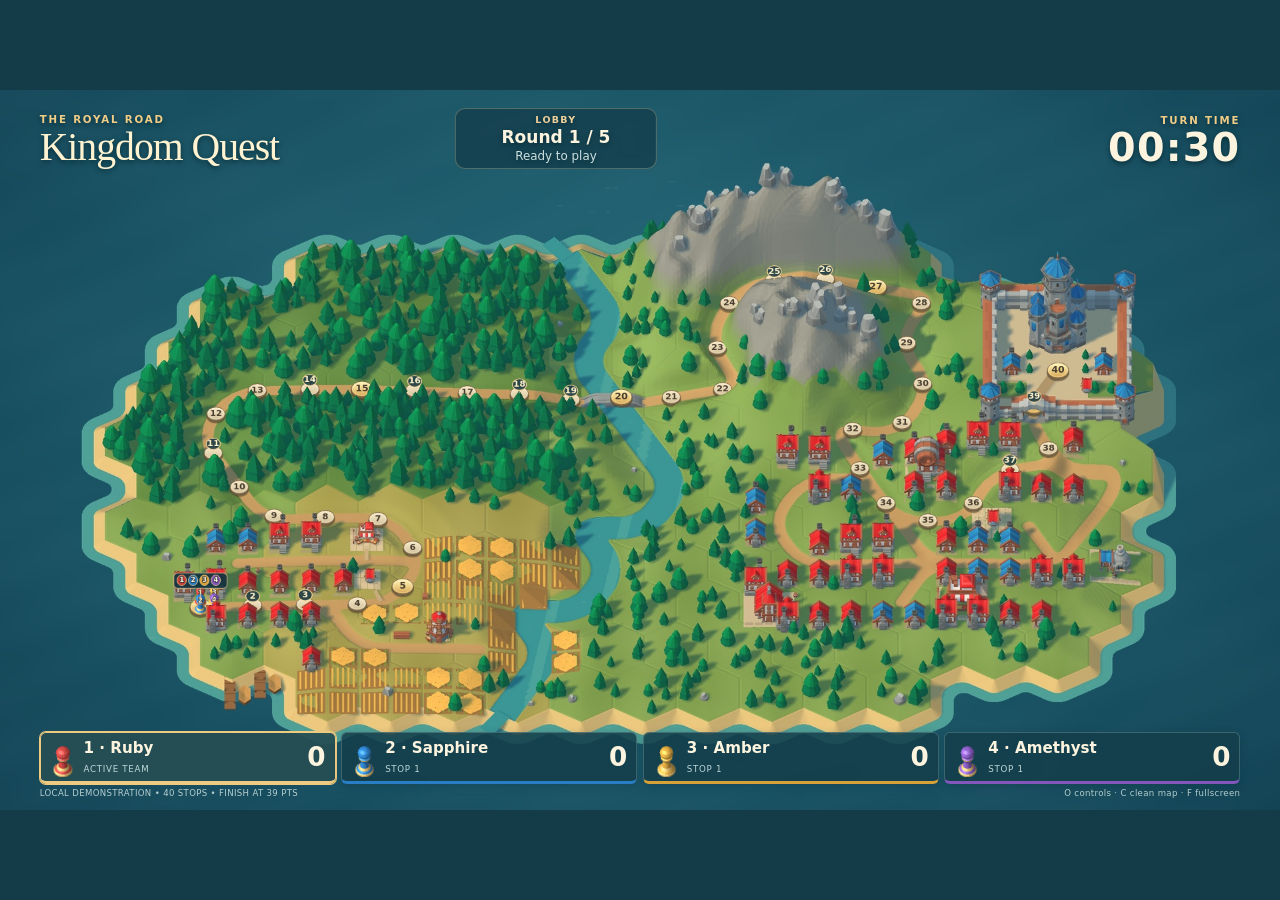
==== unified/index.html @ 5d7746ca "Unify approved environment and interactive spectator board" ====
<!doctype html><html lang="en"><head><meta charset="utf-8"><meta name="viewport" content="width=device-width,initial-scale=1"><title>Kingdom Quest | Royal Road</title><link rel="stylesheet" href="style.css"></head><body>
<main id="stage" aria-label="Kingdom Quest spectator board"><div id="world"><img id="background" alt="The Kingdom Quest miniature island"><canvas id="markers" width="1920" height="1080"></canvas><canvas id="motion" width="1920" height="1080"></canvas></div>
<header id="hud"><div class="brand"><span class="kicker">THE ROYAL ROAD</span><h1>Kingdom Quest</h1></div><div class="phase"><div id="phase">LOBBY</div><strong id="round">Round 1 / 5</strong><span id="activeName">Ready to play</span></div><div class="clock"><span class="kicker">TURN TIME</span><strong id="clock">00:30</strong></div></header>
<div id="toast" role="status" hidden><small id="toastType"></small><strong id="toastText"></strong></div><div id="results" hidden><span class="kicker">THE KINGDOM CELEBRATES</span><div class="crown">♛</div><h2 id="resultName"></h2><p id="resultDetail"></p></div>
<footer id="scoreboard"><div id="scores"></div><div id="footerline"><span id="status">LOCAL DEMONSTRATION • OFFLINE</span><span>O controls · C clean map · F fullscreen</span></div></footer></main>
<button id="operatorToggle" aria-label="Open operator controls" title="Operator controls (O)">⚙</button><aside id="operator" hidden><div class="panelhead"><div><span class="kicker">HOST ONLY</span><h2>Operator controls</h2></div><button id="close">×</button></div><p class="help">Press O to hide this panel for television presentation.</p>
<fieldset><legend>Session setup</legend><div class="fields"><label>Teams<select id="teamCount"><option>2</option><option>3</option><option selected>4</option><option>5</option><option>6</option></select></label><label>Stops<select id="stopCount"><option>30</option><option selected>40</option><option>50</option><option>60</option></select></label><label>Score at finish<input id="capacity" type="number" min="1" max="1000000" value="39"></label><label>Rounds<input id="rounds" type="number" min="1" max="100" value="5"></label></div><div id="teamEdits"></div><button id="start" class="primary">Start demonstration</button></fieldset>
<fieldset><legend>Score &amp; progression</legend><label>Active team<select id="active"></select></label><div class="actions"><button data-delta="1">+1</button><button data-delta="3">+3</button><button data-delta="5">+5</button><button data-delta="-1">−1</button><button data-delta="-3">−3</button><button id="undo">Undo</button></div><div class="inline"><input id="direct" type="number" value="0" aria-label="Direct score"><button id="setScore">Set score</button></div><div class="actions"><button id="tie">Tie all teams</button><button id="rapid">Rapid scores</button><button id="next">Next team</button><button id="nextRound">Next round</button><button id="handover">Handover</button><button id="turnEnd">End turn</button></div></fieldset>
<fieldset><legend>Timer &amp; presentation</legend><div class="inline"><input id="seconds" type="number" min="1" max="3600" value="30" aria-label="Turn seconds"><button id="timerReset">Reset timer</button></div><div class="actions"><button id="timerStart">Start</button><button id="timerPause">Pause</button><button id="milestone">Milestone</button><button id="winner">Final results</button></div></fieldset>
<fieldset><legend>Display</legend><label class="check"><input id="ambient" type="checkbox" checked> Ambient water</label><label class="check"><input id="occlusion" type="checkbox" checked> Scene depth occlusion</label><label class="check"><input id="clean" type="checkbox"> Clean map</label><label class="check"><input id="quality" type="checkbox" checked> Full-resolution overlay</label><div class="actions"><button id="cameraReset">Reset camera</button><button id="full">Fullscreen</button><button id="reset">Reset session</button></div></fieldset><div id="notice" role="status"></div></aside>
<script src="data.js"></script><script src="board.js"></script></body></html>
---- unified/style.css ----
*{box-sizing:border-box}html,body{width:100%;height:100%;margin:0;overflow:hidden;background:#133b48;color:#fcf4df;font-family:system-ui,-apple-system,Segoe UI,sans-serif}button,input,select{font:inherit}button{cursor:pointer}button:focus-visible,input:focus-visible,select:focus-visible{outline:2px solid #eac67d;outline-offset:2px}[hidden]{display:none!important}#stage{position:absolute;width:min(100vw,177.7778vh);height:min(100vh,56.25vw);left:50%;top:50%;transform:translate(-50%,-50%);overflow:hidden;container-type:inline-size;background:#18475a}#world{position:absolute;inset:0;transform-origin:50% 50%;touch-action:none;cursor:grab}#world:active{cursor:grabbing}#background,#markers,#motion{position:absolute;inset:0;width:100%;height:100%;display:block}#markers,#motion{pointer-events:none}#hud{position:absolute;top:2.5%;left:3.1%;right:3.1%;display:flex;align-items:center;justify-content:space-between;gap:2%;pointer-events:none;text-shadow:0 2px 5px #092e38}h1,h2,p{margin:0}h1{font-family:Georgia,serif;font-weight:normal;letter-spacing:-.025em;font-size:3.1cqw;line-height:1.05;color:#fff3d1}.kicker{font-size:.8cqw;font-weight:800;letter-spacing:.18em;color:#efcd87}.phase{text-align:center;display:grid;gap:.17cqw;background:#153e4bc9;border:1px solid #d6c49c50;border-radius:10px;padding:.5cqw 1.8cqw;min-width:17cqw}.phase #phase{font-size:.74cqw;letter-spacing:.14em;color:#eed09b;font-weight:800}.phase strong{font-size:1.33cqw}.phase span{font-size:.93cqw;color:#cce1e1}.clock{text-align:right;min-width:14cqw}.clock strong{font-size:3.1cqw;line-height:1;display:block;font-weight:780;font-variant-numeric:tabular-nums;letter-spacing:.03em}.clock .urgent{color:#ffb98e}#scoreboard{position:absolute;bottom:2.4%;left:3.1%;right:3.1%;pointer-events:none}#scores{display:flex;justify-content:center;gap:.45cqw}.team{flex:1;min-width:0;display:flex;align-items:center;gap:.55cqw;background:#143e4bd9;border:1px solid #b9d2cf40;border-bottom:3px solid var(--team);padding:.4cqw .7cqw;border-radius:6px;box-shadow:0 3px 9px #092d3a40}.team.active{background:#264e54ef;border-color:#eecb81;box-shadow:0 0 0 1px #eecb81}.team img{width:2.1cqw;height:3.1cqw;object-fit:contain;flex:none}.team .teamtext{min-width:0;flex:1}.team .teamtext strong{display:block;font-size:1.18cqw;white-space:nowrap;overflow:hidden;text-overflow:ellipsis}.team small{font-size:.68cqw;letter-spacing:.08em;color:#bdd7d8}.team b{font-size:2.05cqw;font-variant-numeric:tabular-nums}#footerline{display:flex;justify-content:space-between;margin-top:.28cqw;font-size:.67cqw;color:#b5cece;letter-spacing:.04em}#toast{position:absolute;top:13%;left:50%;transform:translateX(-50%);padding:.6cqw 1.3cqw;border:1px solid #e0bd7c80;background:#123743e8;border-radius:6px;text-align:center;box-shadow:0 5px 15px #12343b60;pointer-events:none;animation:enter .28s ease-out}#toast small{display:block;color:#efca83;font-size:.71cqw;letter-spacing:.15em;font-weight:800}#toast strong{font-size:1.4cqw}#results{position:absolute;left:50%;top:35%;transform:translateX(-50%);background:linear-gradient(140deg,#163e4df2,#1f444df2);border:1px solid #f5d48c;border-radius:12px;padding:1.7cqw 2.8cqw;text-align:center;box-shadow:0 15px 60px #092c39aa;pointer-events:none;animation:enter .5s ease-out}.crown{font-size:3cqw;color:#f6ce77}#results h2{font:normal 3cqw Georgia,serif;color:#fff3d1}#results p{font-size:1.2cqw;margin-top:.5cqw;color:#cee2df}#operatorToggle{position:fixed;right:8px;top:8px;opacity:0;z-index:5;background:#153a47;color:#f7e1b5;border:1px solid #b9a77b66;border-radius:50%;width:32px;height:32px}#operatorToggle:hover,#operatorToggle:focus-visible{opacity:1}#operator{position:fixed;right:12px;top:12px;bottom:12px;width:min(390px,92vw);z-index:10;background:#102e39fa;border:1px solid #b3c6c444;border-radius:12px;padding:16px;overflow:auto;box-shadow:0 15px 50px #001a22aa}.panelhead{display:flex;justify-content:space-between;align-items:center}.panelhead .kicker{font-size:10px}.panelhead h2{font:normal 24px Georgia,serif}.help,#notice{font-size:12px;color:#bbd4d4;margin:9px 0}fieldset{border:1px solid #abc2be36;border-radius:8px;padding:10px;margin:10px 0}legend{color:#e9ce94;font-size:12px;font-weight:700;text-transform:uppercase;letter-spacing:.08em}label{display:flex;flex-direction:column;gap:3px;font-size:12px;color:#cbdfdf}input,select,button{background:#244954;border:1px solid #a5bbb84b;color:#f9f1da;border-radius:5px;padding:7px 8px;min-width:0}input[type=checkbox]{accent-color:#e5c484}button:hover{background:#365c65}.fields,.actions{display:grid;grid-template-columns:repeat(2,minmax(0,1fr));gap:6px}.actions{margin-top:6px}.inline{display:flex;gap:6px;margin-top:7px}.inline input{flex:1;width:50%}.primary{width:100%;background:#c99b50;color:#172f37;font-weight:800;margin-top:8px}#teamEdits{margin-top:8px;display:grid;gap:5px}.teamedit{display:grid;grid-template-columns:1fr 1fr;gap:6px}.check{flex-direction:row;align-items:center;margin:4px 0}.clean #hud,.clean #scoreboard,.clean #toast,.clean #results,.clean #markers,.clean #motion{display:none!important}@keyframes enter{from{opacity:0;translate:0 -8px}to{opacity:1;translate:0 0}}@media(prefers-reduced-motion:reduce){*{animation:none!important}}

/* Shift the phase chip into open sky; the ridge is intentionally unobscured. */
.phase{position:absolute;left:43%;transform:translateX(-50%);min-width:15.8cqw;padding:.4cqw 1.35cqw}.team{padding:.34cqw .7cqw}#scoreboard{bottom:1.7%}#footerline{font-size:.67cqw}

#results{top:13.4%;left:36%;padding:1.15cqw 2.1cqw;min-width:23cqw}.crown{font-size:2.8cqw;line-height:1.1}#results h2{font-size:2.7cqw}#results p{font-size:1.05cqw}#toast{left:44%;top:11.8%;font-size:1cqw}
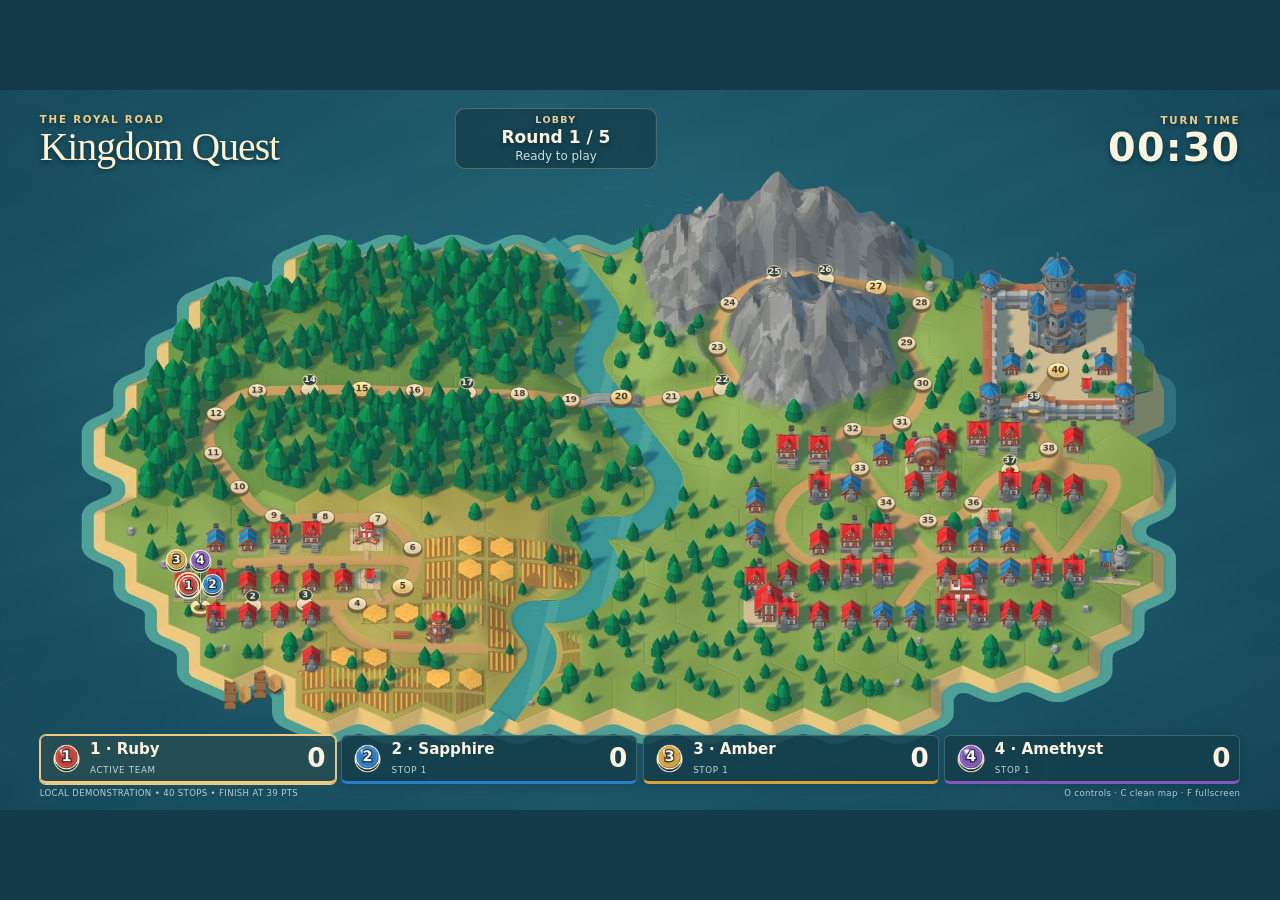
==== commit 1e1dcd33: "Correct rocky terrain and riverbank clearance; replace pawns with floating team medallions" ====
--- a/unified/index.html
+++ b/unified/index.html
@@ -8,4 +8,4 @@
 <fieldset><legend>Score &amp; progression</legend><label>Active team<select id="active"></select></label><div class="actions"><button data-delta="1">+1</button><button data-delta="3">+3</button><button data-delta="5">+5</button><button data-delta="-1">−1</button><button data-delta="-3">−3</button><button id="undo">Undo</button></div><div class="inline"><input id="direct" type="number" value="0" aria-label="Direct score"><button id="setScore">Set score</button></div><div class="actions"><button id="tie">Tie all teams</button><button id="rapid">Rapid scores</button><button id="next">Next team</button><button id="nextRound">Next round</button><button id="handover">Handover</button><button id="turnEnd">End turn</button></div></fieldset>
 <fieldset><legend>Timer &amp; presentation</legend><div class="inline"><input id="seconds" type="number" min="1" max="3600" value="30" aria-label="Turn seconds"><button id="timerReset">Reset timer</button></div><div class="actions"><button id="timerStart">Start</button><button id="timerPause">Pause</button><button id="milestone">Milestone</button><button id="winner">Final results</button></div></fieldset>
 <fieldset><legend>Display</legend><label class="check"><input id="ambient" type="checkbox" checked> Ambient water</label><label class="check"><input id="occlusion" type="checkbox" checked> Scene depth occlusion</label><label class="check"><input id="clean" type="checkbox"> Clean map</label><label class="check"><input id="quality" type="checkbox" checked> Full-resolution overlay</label><div class="actions"><button id="cameraReset">Reset camera</button><button id="full">Fullscreen</button><button id="reset">Reset session</button></div></fieldset><div id="notice" role="status"></div></aside>
-<script src="data.js"></script><script src="board.js"></script></body></html>
+<script src="data.js"></script><script src="floating-markers.js"></script><script src="board.js"></script></body></html>
--- a/unified/style.css
+++ b/unified/style.css
@@ -1,4 +1,4 @@
-*{box-sizing:border-box}html,body{width:100%;height:100%;margin:0;overflow:hidden;background:#133b48;color:#fcf4df;font-family:system-ui,-apple-system,Segoe UI,sans-serif}button,input,select{font:inherit}button{cursor:pointer}button:focus-visible,input:focus-visible,select:focus-visible{outline:2px solid #eac67d;outline-offset:2px}[hidden]{display:none!important}#stage{position:absolute;width:min(100vw,177.7778vh);height:min(100vh,56.25vw);left:50%;top:50%;transform:translate(-50%,-50%);overflow:hidden;container-type:inline-size;background:#18475a}#world{position:absolute;inset:0;transform-origin:50% 50%;touch-action:none;cursor:grab}#world:active{cursor:grabbing}#background,#markers,#motion{position:absolute;inset:0;width:100%;height:100%;display:block}#markers,#motion{pointer-events:none}#hud{position:absolute;top:2.5%;left:3.1%;right:3.1%;display:flex;align-items:center;justify-content:space-between;gap:2%;pointer-events:none;text-shadow:0 2px 5px #092e38}h1,h2,p{margin:0}h1{font-family:Georgia,serif;font-weight:normal;letter-spacing:-.025em;font-size:3.1cqw;line-height:1.05;color:#fff3d1}.kicker{font-size:.8cqw;font-weight:800;letter-spacing:.18em;color:#efcd87}.phase{text-align:center;display:grid;gap:.17cqw;background:#153e4bc9;border:1px solid #d6c49c50;border-radius:10px;padding:.5cqw 1.8cqw;min-width:17cqw}.phase #phase{font-size:.74cqw;letter-spacing:.14em;color:#eed09b;font-weight:800}.phase strong{font-size:1.33cqw}.phase span{font-size:.93cqw;color:#cce1e1}.clock{text-align:right;min-width:14cqw}.clock strong{font-size:3.1cqw;line-height:1;display:block;font-weight:780;font-variant-numeric:tabular-nums;letter-spacing:.03em}.clock .urgent{color:#ffb98e}#scoreboard{position:absolute;bottom:2.4%;left:3.1%;right:3.1%;pointer-events:none}#scores{display:flex;justify-content:center;gap:.45cqw}.team{flex:1;min-width:0;display:flex;align-items:center;gap:.55cqw;background:#143e4bd9;border:1px solid #b9d2cf40;border-bottom:3px solid var(--team);padding:.4cqw .7cqw;border-radius:6px;box-shadow:0 3px 9px #092d3a40}.team.active{background:#264e54ef;border-color:#eecb81;box-shadow:0 0 0 1px #eecb81}.team img{width:2.1cqw;height:3.1cqw;object-fit:contain;flex:none}.team .teamtext{min-width:0;flex:1}.team .teamtext strong{display:block;font-size:1.18cqw;white-space:nowrap;overflow:hidden;text-overflow:ellipsis}.team small{font-size:.68cqw;letter-spacing:.08em;color:#bdd7d8}.team b{font-size:2.05cqw;font-variant-numeric:tabular-nums}#footerline{display:flex;justify-content:space-between;margin-top:.28cqw;font-size:.67cqw;color:#b5cece;letter-spacing:.04em}#toast{position:absolute;top:13%;left:50%;transform:translateX(-50%);padding:.6cqw 1.3cqw;border:1px solid #e0bd7c80;background:#123743e8;border-radius:6px;text-align:center;box-shadow:0 5px 15px #12343b60;pointer-events:none;animation:enter .28s ease-out}#toast small{display:block;color:#efca83;font-size:.71cqw;letter-spacing:.15em;font-weight:800}#toast strong{font-size:1.4cqw}#results{position:absolute;left:50%;top:35%;transform:translateX(-50%);background:linear-gradient(140deg,#163e4df2,#1f444df2);border:1px solid #f5d48c;border-radius:12px;padding:1.7cqw 2.8cqw;text-align:center;box-shadow:0 15px 60px #092c39aa;pointer-events:none;animation:enter .5s ease-out}.crown{font-size:3cqw;color:#f6ce77}#results h2{font:normal 3cqw Georgia,serif;color:#fff3d1}#results p{font-size:1.2cqw;margin-top:.5cqw;color:#cee2df}#operatorToggle{position:fixed;right:8px;top:8px;opacity:0;z-index:5;background:#153a47;color:#f7e1b5;border:1px solid #b9a77b66;border-radius:50%;width:32px;height:32px}#operatorToggle:hover,#operatorToggle:focus-visible{opacity:1}#operator{position:fixed;right:12px;top:12px;bottom:12px;width:min(390px,92vw);z-index:10;background:#102e39fa;border:1px solid #b3c6c444;border-radius:12px;padding:16px;overflow:auto;box-shadow:0 15px 50px #001a22aa}.panelhead{display:flex;justify-content:space-between;align-items:center}.panelhead .kicker{font-size:10px}.panelhead h2{font:normal 24px Georgia,serif}.help,#notice{font-size:12px;color:#bbd4d4;margin:9px 0}fieldset{border:1px solid #abc2be36;border-radius:8px;padding:10px;margin:10px 0}legend{color:#e9ce94;font-size:12px;font-weight:700;text-transform:uppercase;letter-spacing:.08em}label{display:flex;flex-direction:column;gap:3px;font-size:12px;color:#cbdfdf}input,select,button{background:#244954;border:1px solid #a5bbb84b;color:#f9f1da;border-radius:5px;padding:7px 8px;min-width:0}input[type=checkbox]{accent-color:#e5c484}button:hover{background:#365c65}.fields,.actions{display:grid;grid-template-columns:repeat(2,minmax(0,1fr));gap:6px}.actions{margin-top:6px}.inline{display:flex;gap:6px;margin-top:7px}.inline input{flex:1;width:50%}.primary{width:100%;background:#c99b50;color:#172f37;font-weight:800;margin-top:8px}#teamEdits{margin-top:8px;display:grid;gap:5px}.teamedit{display:grid;grid-template-columns:1fr 1fr;gap:6px}.check{flex-direction:row;align-items:center;margin:4px 0}.clean #hud,.clean #scoreboard,.clean #toast,.clean #results,.clean #markers,.clean #motion{display:none!important}@keyframes enter{from{opacity:0;translate:0 -8px}to{opacity:1;translate:0 0}}@media(prefers-reduced-motion:reduce){*{animation:none!important}}
+*{box-sizing:border-box}html,body{width:100%;height:100%;margin:0;overflow:hidden;background:#133b48;color:#fcf4df;font-family:system-ui,-apple-system,Segoe UI,sans-serif}button,input,select{font:inherit}button{cursor:pointer}button:focus-visible,input:focus-visible,select:focus-visible{outline:2px solid #eac67d;outline-offset:2px}[hidden]{display:none!important}#stage{position:absolute;width:min(100vw,177.7778vh);height:min(100vh,56.25vw);left:50%;top:50%;transform:translate(-50%,-50%);overflow:hidden;container-type:inline-size;background:#18475a}#world{position:absolute;inset:0;transform-origin:50% 50%;touch-action:none;cursor:grab}#world:active{cursor:grabbing}#background,#markers,#motion{position:absolute;inset:0;width:100%;height:100%;display:block}#markers,#motion{pointer-events:none}#hud{position:absolute;top:2.5%;left:3.1%;right:3.1%;display:flex;align-items:center;justify-content:space-between;gap:2%;pointer-events:none;text-shadow:0 2px 5px #092e38}h1,h2,p{margin:0}h1{font-family:Georgia,serif;font-weight:normal;letter-spacing:-.025em;font-size:3.1cqw;line-height:1.05;color:#fff3d1}.kicker{font-size:.8cqw;font-weight:800;letter-spacing:.18em;color:#efcd87}.phase{text-align:center;display:grid;gap:.17cqw;background:#153e4bc9;border:1px solid #d6c49c50;border-radius:10px;padding:.5cqw 1.8cqw;min-width:17cqw}.phase #phase{font-size:.74cqw;letter-spacing:.14em;color:#eed09b;font-weight:800}.phase strong{font-size:1.33cqw}.phase span{font-size:.93cqw;color:#cce1e1}.clock{text-align:right;min-width:14cqw}.clock strong{font-size:3.1cqw;line-height:1;display:block;font-weight:780;font-variant-numeric:tabular-nums;letter-spacing:.03em}.clock .urgent{color:#ffb98e}#scoreboard{position:absolute;bottom:2.4%;left:3.1%;right:3.1%;pointer-events:none}#scores{display:flex;justify-content:center;gap:.45cqw}.team{flex:1;min-width:0;display:flex;align-items:center;gap:.55cqw;background:#143e4bd9;border:1px solid #b9d2cf40;border-bottom:3px solid var(--team);padding:.4cqw .7cqw;border-radius:6px;box-shadow:0 3px 9px #092d3a40}.team.active{background:#264e54ef;border-color:#eecb81;box-shadow:0 0 0 1px #eecb81}.team-medallion{width:2.6cqw;height:2.6cqw;flex:none}.team .teamtext{min-width:0;flex:1}.team .teamtext strong{display:block;font-size:1.18cqw;white-space:nowrap;overflow:hidden;text-overflow:ellipsis}.team small{font-size:.68cqw;letter-spacing:.08em;color:#bdd7d8}.team b{font-size:2.05cqw;font-variant-numeric:tabular-nums}#footerline{display:flex;justify-content:space-between;margin-top:.28cqw;font-size:.67cqw;color:#b5cece;letter-spacing:.04em}#toast{position:absolute;top:13%;left:50%;transform:translateX(-50%);padding:.6cqw 1.3cqw;border:1px solid #e0bd7c80;background:#123743e8;border-radius:6px;text-align:center;box-shadow:0 5px 15px #12343b60;pointer-events:none;animation:enter .28s ease-out}#toast small{display:block;color:#efca83;font-size:.71cqw;letter-spacing:.15em;font-weight:800}#toast strong{font-size:1.4cqw}#results{position:absolute;left:50%;top:35%;transform:translateX(-50%);background:linear-gradient(140deg,#163e4df2,#1f444df2);border:1px solid #f5d48c;border-radius:12px;padding:1.7cqw 2.8cqw;text-align:center;box-shadow:0 15px 60px #092c39aa;pointer-events:none;animation:enter .5s ease-out}.crown{font-size:3cqw;color:#f6ce77}#results h2{font:normal 3cqw Georgia,serif;color:#fff3d1}#results p{font-size:1.2cqw;margin-top:.5cqw;color:#cee2df}#operatorToggle{position:fixed;right:8px;top:8px;opacity:0;z-index:5;background:#153a47;color:#f7e1b5;border:1px solid #b9a77b66;border-radius:50%;width:32px;height:32px}#operatorToggle:hover,#operatorToggle:focus-visible{opacity:1}#operator{position:fixed;right:12px;top:12px;bottom:12px;width:min(390px,92vw);z-index:10;background:#102e39fa;border:1px solid #b3c6c444;border-radius:12px;padding:16px;overflow:auto;box-shadow:0 15px 50px #001a22aa}.panelhead{display:flex;justify-content:space-between;align-items:center}.panelhead .kicker{font-size:10px}.panelhead h2{font:normal 24px Georgia,serif}.help,#notice{font-size:12px;color:#bbd4d4;margin:9px 0}fieldset{border:1px solid #abc2be36;border-radius:8px;padding:10px;margin:10px 0}legend{color:#e9ce94;font-size:12px;font-weight:700;text-transform:uppercase;letter-spacing:.08em}label{display:flex;flex-direction:column;gap:3px;font-size:12px;color:#cbdfdf}input,select,button{background:#244954;border:1px solid #a5bbb84b;color:#f9f1da;border-radius:5px;padding:7px 8px;min-width:0}input[type=checkbox]{accent-color:#e5c484}button:hover{background:#365c65}.fields,.actions{display:grid;grid-template-columns:repeat(2,minmax(0,1fr));gap:6px}.actions{margin-top:6px}.inline{display:flex;gap:6px;margin-top:7px}.inline input{flex:1;width:50%}.primary{width:100%;background:#c99b50;color:#172f37;font-weight:800;margin-top:8px}#teamEdits{margin-top:8px;display:grid;gap:5px}.teamedit{display:grid;grid-template-columns:1fr 1fr;gap:6px}.check{flex-direction:row;align-items:center;margin:4px 0}.clean #hud,.clean #scoreboard,.clean #toast,.clean #results,.clean #markers,.clean #motion{display:none!important}@keyframes enter{from{opacity:0;translate:0 -8px}to{opacity:1;translate:0 0}}@media(prefers-reduced-motion:reduce){*{animation:none!important}}
 
 /* Shift the phase chip into open sky; the ridge is intentionally unobscured. */
 .phase{position:absolute;left:43%;transform:translateX(-50%);min-width:15.8cqw;padding:.4cqw 1.35cqw}.team{padding:.34cqw .7cqw}#scoreboard{bottom:1.7%}#footerline{font-size:.67cqw}
